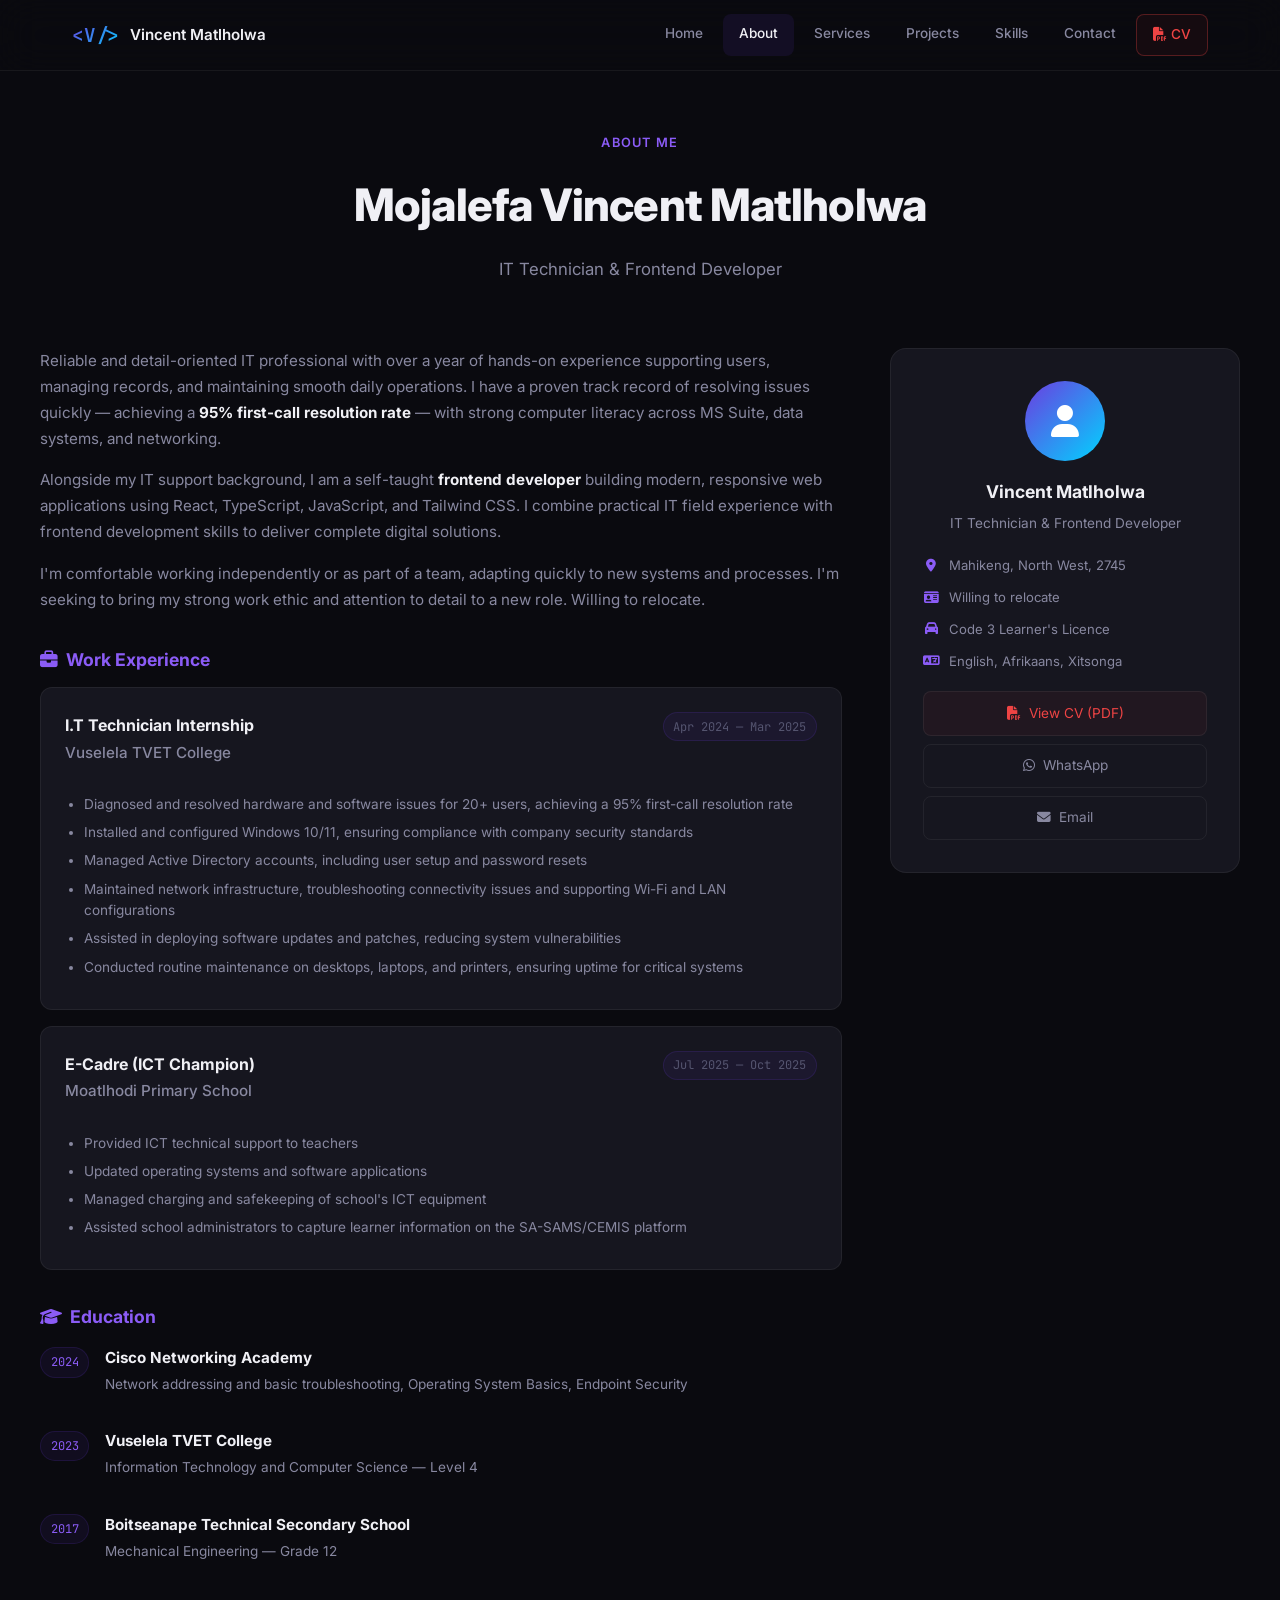
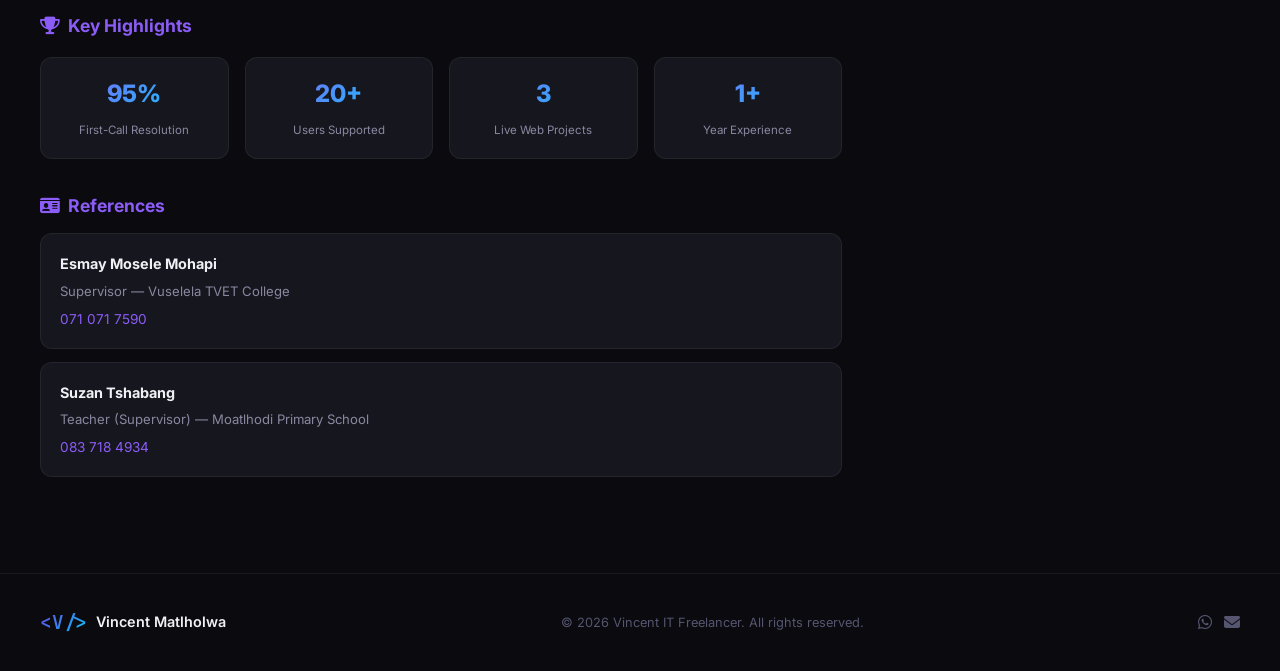
==== about.html @ 85a59a57 "Initial commit: Portfolio website" ====
<!DOCTYPE html>
<html lang="en">
<head>
    <meta charset="UTF-8">
    <meta name="viewport" content="width=device-width, initial-scale=1.0">
    <title>About — Vincent Matlholwa</title>
    <meta name="description" content="About Vincent Matlholwa — IT technician, frontend developer, and technical support specialist based in Mahikeng, South Africa.">
    <link rel="preconnect" href="https://fonts.googleapis.com">
    <link rel="preconnect" href="https://fonts.gstatic.com" crossorigin>
    <link href="https://fonts.googleapis.com/css2?family=Inter:wght@300;400;500;600;700;800;900&family=JetBrains+Mono:wght@400;600&display=swap" rel="stylesheet">
    <link rel="stylesheet" href="https://cdnjs.cloudflare.com/ajax/libs/font-awesome/6.5.1/css/all.min.css">
    <link rel="stylesheet" href="styles.css">
</head>
<body>

<nav class="navbar" id="navbar">
    <div class="nav-container">
        <a href="index.html" class="nav-logo">
            <span class="logo-icon">&lt;V/&gt;</span>
            <span class="logo-text">Vincent Matlholwa</span>
        </a>
        <div class="nav-links" id="navLinks">
            <a href="index.html" class="nav-link">Home</a>
            <a href="about.html" class="nav-link active">About</a>
            <a href="services.html" class="nav-link">Services</a>
            <a href="projects.html" class="nav-link">Projects</a>
            <a href="skills.html" class="nav-link">Skills</a>
            <a href="contact.html" class="nav-link">Contact</a>
            <a href="CV_Matlholwa.MV.pdf" target="_blank" class="nav-link nav-link-cv"><i class="fas fa-file-pdf"></i> CV</a>
        </div>
        <button class="nav-toggle" id="navToggle" aria-label="Toggle menu">
            <span></span><span></span><span></span>
        </button>
    </div>
</nav>

<section class="section page-top">
    <div class="container">
        <div class="section-header">
            <span class="section-tag">About Me</span>
            <h2 class="section-title">Mojalefa Vincent Matlholwa</h2>
            <p class="section-subtitle">IT Technician & Frontend Developer</p>
        </div>
        <div class="about-grid">
            <div class="about-text">
                <p>Reliable and detail-oriented IT professional with over a year of hands-on experience supporting users, managing records, and maintaining smooth daily operations. I have a proven track record of resolving issues quickly — achieving a <strong>95% first-call resolution rate</strong> — with strong computer literacy across MS Suite, data systems, and networking.</p>
                <p>Alongside my IT support background, I am a self-taught <strong>frontend developer</strong> building modern, responsive web applications using React, TypeScript, JavaScript, and Tailwind CSS. I combine practical IT field experience with frontend development skills to deliver complete digital solutions.</p>
                <p>I'm comfortable working independently or as part of a team, adapting quickly to new systems and processes. I'm seeking to bring my strong work ethic and attention to detail to a new role. Willing to relocate.</p>

                <h2 class="about-heading"><i class="fas fa-briefcase"></i> Work Experience</h2>

                <div class="experience-card">
                    <div class="exp-header">
                        <div>
                            <h3>I.T Technician Internship</h3>
                            <p class="exp-company">Vuselela TVET College</p>
                        </div>
                        <span class="exp-date">Apr 2024 — Mar 2025</span>
                    </div>
                    <ul class="exp-list">
                        <li>Diagnosed and resolved hardware and software issues for 20+ users, achieving a 95% first-call resolution rate</li>
                        <li>Installed and configured Windows 10/11, ensuring compliance with company security standards</li>
                        <li>Managed Active Directory accounts, including user setup and password resets</li>
                        <li>Maintained network infrastructure, troubleshooting connectivity issues and supporting Wi-Fi and LAN configurations</li>
                        <li>Assisted in deploying software updates and patches, reducing system vulnerabilities</li>
                        <li>Conducted routine maintenance on desktops, laptops, and printers, ensuring uptime for critical systems</li>
                    </ul>
                </div>

                <div class="experience-card">
                    <div class="exp-header">
                        <div>
                            <h3>E-Cadre (ICT Champion)</h3>
                            <p class="exp-company">Moatlhodi Primary School</p>
                        </div>
                        <span class="exp-date">Jul 2025 — Oct 2025</span>
                    </div>
                    <ul class="exp-list">
                        <li>Provided ICT technical support to teachers</li>
                        <li>Updated operating systems and software applications</li>
                        <li>Managed charging and safekeeping of school's ICT equipment</li>
                        <li>Assisted school administrators to capture learner information on the SA-SAMS/CEMIS platform</li>
                    </ul>
                </div>

                <h2 class="about-heading"><i class="fas fa-graduation-cap"></i> Education</h2>

                <div class="education-list">
                    <div class="edu-item">
                        <div class="edu-year">2024</div>
                        <div>
                            <h3>Cisco Networking Academy</h3>
                            <p>Network addressing and basic troubleshooting, Operating System Basics, Endpoint Security</p>
                        </div>
                    </div>
                    <div class="edu-item">
                        <div class="edu-year">2023</div>
                        <div>
                            <h3>Vuselela TVET College</h3>
                            <p>Information Technology and Computer Science — Level 4</p>
                        </div>
                    </div>
                    <div class="edu-item">
                        <div class="edu-year">2017</div>
                        <div>
                            <h3>Boitseanape Technical Secondary School</h3>
                            <p>Mechanical Engineering — Grade 12</p>
                        </div>
                    </div>
                </div>

                <h2 class="about-heading"><i class="fas fa-trophy"></i> Key Highlights</h2>
                <div class="about-stats">
                    <div class="about-stat">
                        <span class="about-stat-num">95%</span>
                        <span class="about-stat-label">First-Call Resolution</span>
                    </div>
                    <div class="about-stat">
                        <span class="about-stat-num">20+</span>
                        <span class="about-stat-label">Users Supported</span>
                    </div>
                    <div class="about-stat">
                        <span class="about-stat-num">3</span>
                        <span class="about-stat-label">Live Web Projects</span>
                    </div>
                    <div class="about-stat">
                        <span class="about-stat-num">1+</span>
                        <span class="about-stat-label">Year Experience</span>
                    </div>
                </div>

                <h2 class="about-heading"><i class="fas fa-id-card"></i> References</h2>
                <div class="reference-list">
                    <div class="ref-item">
                        <strong>Esmay Mosele Mohapi</strong>
                        <p>Supervisor — Vuselela TVET College</p>
                        <a href="tel:0710717590">071 071 7590</a>
                    </div>
                    <div class="ref-item">
                        <strong>Suzan Tshabang</strong>
                        <p>Teacher (Supervisor) — Moatlhodi Primary School</p>
                        <a href="tel:0837184934">083 718 4934</a>
                    </div>
                </div>
            </div>

            <div class="about-card">
                <div class="about-card-inner">
                    <div class="about-avatar"><i class="fas fa-user"></i></div>
                    <h3>Vincent Matlholwa</h3>
                    <p class="about-role">IT Technician & Frontend Developer</p>
                    <div class="about-details">
                        <div class="about-detail"><i class="fas fa-map-marker-alt"></i><span>Mahikeng, North West, 2745</span></div>
                        <div class="about-detail"><i class="fas fa-id-card"></i><span>Willing to relocate</span></div>
                        <div class="about-detail"><i class="fas fa-car"></i><span>Code 3 Learner's Licence</span></div>
                        <div class="about-detail"><i class="fas fa-language"></i><span>English, Afrikaans, Xitsonga</span></div>
                    </div>
                    <div class="about-links">
                        <a href="CV_Matlholwa.MV.pdf" target="_blank" class="about-link about-link-cv"><i class="fas fa-file-pdf"></i> View CV (PDF)</a>
                        <a href="https://wa.me/27677834591" target="_blank" class="about-link"><i class="fab fa-whatsapp"></i> WhatsApp</a>
                        <a href="mailto:vincentmatlholwa@gmail.com" class="about-link"><i class="fas fa-envelope"></i> Email</a>
                    </div>
                </div>
            </div>
        </div>
    </div>
</section>

<footer class="footer">
    <div class="container">
        <div class="footer-content">
            <div class="footer-brand">
                <span class="logo-icon">&lt;V/&gt;</span>
                <span>Vincent Matlholwa</span>
            </div>
            <p class="footer-copy">&copy; 2026 Vincent IT Freelancer. All rights reserved.</p>
            <div class="footer-links">
                <a href="https://wa.me/27677834591" target="_blank"><i class="fab fa-whatsapp"></i></a>
                <a href="mailto:vincentmatlholwa@gmail.com"><i class="fas fa-envelope"></i></a>
            </div>
        </div>
    </div>
</footer>

<button class="scroll-top" id="scrollTop" aria-label="Scroll to top"><i class="fas fa-arrow-up"></i></button>
<script src="script.js"></script>
</body>
</html>
---- styles.css ----
/* ============================================
   VINCENT MATLHOLWA — PORTFOLIO
   Multi-page · Frontend Focus · Clean
   ============================================ */

:root {
    --accent: #6c3ce0;
    --accent-light: #8b5cf6;
    --accent-glow: rgba(108, 60, 224, 0.3);
    --cyan: #00d4ff;
    --green: #10b981;
    --orange: #f59e0b;
    --bg: #0a0a0f;
    --bg-secondary: #111118;
    --bg-card: #16161f;
    --bg-card-hover: #1c1c28;
    --border: rgba(255,255,255,0.06);
    --border-hover: rgba(255,255,255,0.12);
    --text: #f0f0f5;
    --text-secondary: #8888a0;
    --text-muted: #555570;
    --radius-sm: 8px;
    --radius-md: 12px;
    --radius-lg: 16px;
    --radius-xl: 24px;
    --shadow: 0 4px 24px rgba(0,0,0,0.3);
    --transition: all 0.3s cubic-bezier(0.4, 0, 0.2, 1);
}

* { margin:0; padding:0; box-sizing:border-box; }
html { scroll-behavior: smooth; }
body {
    font-family: 'Inter', -apple-system, sans-serif;
    background: var(--bg);
    color: var(--text);
    line-height: 1.7;
    overflow-x: hidden;
    -webkit-font-smoothing: antialiased;
}

/* === NAVBAR === */
.navbar {
    position: fixed;
    top: 0; left: 0; right: 0;
    z-index: 1000;
    background: rgba(10,10,15,0.8);
    backdrop-filter: blur(20px);
    border-bottom: 1px solid var(--border);
    transition: var(--transition);
}
.navbar.scrolled {
    background: rgba(10,10,15,0.95);
    box-shadow: 0 2px 20px rgba(0,0,0,0.3);
}
.nav-container {
    max-width: 1200px;
    margin: 0 auto;
    padding: 0 2rem;
    display: flex;
    align-items: center;
    justify-content: space-between;
    height: 70px;
}
.nav-logo {
    display: flex;
    align-items: center;
    gap: 0.6rem;
    text-decoration: none;
    color: var(--text);
}
.logo-icon {
    font-family: 'JetBrains Mono', monospace;
    font-weight: 600;
    font-size: 1.2rem;
    background: linear-gradient(135deg, var(--accent), var(--cyan));
    -webkit-background-clip: text;
    -webkit-text-fill-color: transparent;
    background-clip: text;
}
.logo-text {
    font-weight: 600;
    font-size: 0.95rem;
}
.nav-links {
    display: flex;
    gap: 0.25rem;
}
.nav-link {
    text-decoration: none;
    color: var(--text-secondary);
    font-size: 0.85rem;
    font-weight: 500;
    padding: 0.5rem 1rem;
    border-radius: var(--radius-sm);
    transition: var(--transition);
}
.nav-link:hover, .nav-link.active {
    color: var(--text);
    background: rgba(108,60,224,0.1);
}
.nav-link-cv {
    border: 1px solid rgba(239,68,68,0.3);
    color: #ef4444 !important;
    background: rgba(239,68,68,0.05);
}
.nav-link-cv:hover {
    background: rgba(239,68,68,0.1) !important;
    border-color: rgba(239,68,68,0.5);
}
.about-link-cv {
    background: rgba(239,68,68,0.05);
    border-color: rgba(239,68,68,0.2);
    color: #ef4444 !important;
}
.about-link-cv:hover {
    background: rgba(239,68,68,0.1) !important;
    border-color: rgba(239,68,68,0.4);
}
.nav-toggle {
    display: none;
    flex-direction: column;
    gap: 5px;
    background: none;
    border: none;
    cursor: pointer;
    padding: 4px;
}
.nav-toggle span {
    display: block;
    width: 22px;
    height: 2px;
    background: var(--text);
    border-radius: 2px;
    transition: var(--transition);
}

/* === HERO === */
.hero {
    min-height: 100vh;
    display: flex;
    align-items: center;
    justify-content: center;
    position: relative;
    padding: 6rem 2rem 4rem;
    overflow: hidden;
}
.hero-bg {
    position: absolute;
    inset: 0;
    z-index: 0;
}
.hero-grid {
    position: absolute;
    inset: 0;
    background-image:
        linear-gradient(rgba(108,60,224,0.03) 1px, transparent 1px),
        linear-gradient(90deg, rgba(108,60,224,0.03) 1px, transparent 1px);
    background-size: 60px 60px;
}
.hero-glow {
    position: absolute;
    border-radius: 50%;
    filter: blur(100px);
}
.hero-glow-1 {
    width: 500px; height: 500px;
    background: var(--accent);
    top: -150px; right: -100px;
    opacity: 0.15;
}
.hero-glow-2 {
    width: 400px; height: 400px;
    background: var(--cyan);
    bottom: -100px; left: -100px;
    opacity: 0.08;
}
.hero-content {
    position: relative;
    z-index: 1;
    max-width: 800px;
    text-align: center;
}
.hero-badge {
    display: inline-block;
    padding: 0.4rem 1.2rem;
    border-radius: 50px;
    border: 1px solid var(--accent);
    color: var(--accent-light);
    font-size: 0.8rem;
    font-weight: 500;
    margin-bottom: 2rem;
    background: rgba(108,60,224,0.08);
}
.hero-title {
    font-size: clamp(2.5rem, 6vw, 4.5rem);
    font-weight: 800;
    line-height: 1.1;
    margin-bottom: 1.5rem;
    letter-spacing: -0.03em;
}
.hero-line { display: block; }
.gradient-text {
    background: linear-gradient(135deg, var(--accent-light), var(--cyan));
    -webkit-background-clip: text;
    -webkit-text-fill-color: transparent;
    background-clip: text;
}
.hero-desc {
    font-size: 1.1rem;
    color: var(--text-secondary);
    max-width: 600px;
    margin: 0 auto 2.5rem;
    line-height: 1.8;
}
.hero-actions {
    display: flex;
    gap: 1rem;
    justify-content: center;
    flex-wrap: wrap;
    margin-bottom: 4rem;
}

/* === BUTTONS === */
.btn {
    display: inline-flex;
    align-items: center;
    gap: 0.5rem;
    padding: 0.8rem 1.8rem;
    border-radius: var(--radius-md);
    font-size: 0.9rem;
    font-weight: 600;
    text-decoration: none;
    cursor: pointer;
    border: none;
    transition: var(--transition);
    font-family: inherit;
}
.btn-sm {
    padding: 0.55rem 1.2rem;
    font-size: 0.8rem;
}
.btn-primary {
    background: linear-gradient(135deg, var(--accent), var(--accent-light));
    color: #fff;
    box-shadow: 0 4px 16px var(--accent-glow);
}
.btn-primary:hover {
    transform: translateY(-2px);
    box-shadow: 0 8px 24px var(--accent-glow);
}
.btn-outline {
    background: transparent;
    color: var(--text);
    border: 1px solid var(--border-hover);
}
.btn-outline:hover {
    border-color: var(--accent);
    background: rgba(108,60,224,0.05);
}
.btn-full { width: 100%; justify-content: center; }

/* === HERO STATS === */
.hero-stats {
    display: flex;
    align-items: center;
    justify-content: center;
    gap: 2rem;
    flex-wrap: wrap;
}
.stat { text-align: center; }
.stat-number {
    display: block;
    font-size: 2rem;
    font-weight: 800;
    background: linear-gradient(135deg, var(--accent-light), var(--cyan));
    -webkit-background-clip: text;
    -webkit-text-fill-color: transparent;
    background-clip: text;
}
.stat-label {
    font-size: 0.8rem;
    color: var(--text-secondary);
}
.stat-divider {
    width: 1px; height: 40px;
    background: var(--border);
}

/* === SCROLL INDICATOR === */
.scroll-indicator {
    position: absolute;
    bottom: 2rem;
    left: 50%;
    transform: translateX(-50%);
    display: flex;
    flex-direction: column;
    align-items: center;
    gap: 0.5rem;
    color: var(--text-muted);
    font-size: 0.75rem;
}
.scroll-line {
    width: 1px; height: 40px;
    background: linear-gradient(to bottom, var(--accent), transparent);
    animation: scrollPulse 2s ease-in-out infinite;
}
@keyframes scrollPulse {
    0%, 100% { opacity: 0.3; }
    50% { opacity: 1; }
}

/* === SECTIONS === */
.section { padding: 6rem 2rem; }
.page-top { padding-top: 8rem; }
.section-dark { background: var(--bg-secondary); }
.container { max-width: 1200px; margin: 0 auto; }
.section-header {
    text-align: center;
    margin-bottom: 4rem;
}
.section-tag {
    display: inline-block;
    font-size: 0.8rem;
    font-weight: 600;
    color: var(--accent-light);
    text-transform: uppercase;
    letter-spacing: 0.1em;
    margin-bottom: 0.8rem;
}
.section-title {
    font-size: clamp(1.8rem, 4vw, 2.8rem);
    font-weight: 800;
    letter-spacing: -0.02em;
    margin-bottom: 0.8rem;
}
.section-subtitle {
    color: var(--text-secondary);
    font-size: 1.05rem;
    max-width: 600px;
    margin: 0 auto;
}

/* === HOME CARDS === */
.home-cards {
    display: grid;
    grid-template-columns: repeat(auto-fill, minmax(300px, 1fr));
    gap: 1.5rem;
}
.home-card {
    display: block;
    text-decoration: none;
    background: var(--bg-card);
    border: 1px solid var(--border);
    border-radius: var(--radius-lg);
    padding: 2rem;
    transition: var(--transition);
}
.home-card:hover {
    border-color: var(--accent);
    transform: translateY(-4px);
    box-shadow: 0 12px 40px rgba(108,60,224,0.1);
}
.home-card-icon {
    width: 48px; height: 48px;
    border-radius: var(--radius-md);
    background: rgba(108,60,224,0.1);
    display: flex;
    align-items: center;
    justify-content: center;
    font-size: 1.2rem;
    color: var(--accent-light);
    margin-bottom: 1.2rem;
}
.home-card h3 {
    font-size: 1.1rem;
    margin-bottom: 0.5rem;
    color: var(--text);
}
.home-card p {
    color: var(--text-secondary);
    font-size: 0.88rem;
    line-height: 1.7;
    margin-bottom: 1rem;
}
.home-card-link {
    font-size: 0.85rem;
    font-weight: 600;
    color: var(--accent-light);
    display: inline-flex;
    align-items: center;
    gap: 0.4rem;
}

/* === HOME PROJECTS === */
.home-projects {
    display: flex;
    flex-direction: column;
    gap: 1.5rem;
}
.home-project-card {
    display: grid;
    grid-template-columns: 300px 1fr;
    gap: 2rem;
    background: var(--bg-card);
    border: 1px solid var(--border);
    border-radius: var(--radius-lg);
    padding: 1.5rem;
    align-items: center;
    transition: var(--transition);
}
.home-project-card:hover {
    border-color: var(--border-hover);
}
.home-project-mockup {
    border-radius: var(--radius-md);
    overflow: hidden;
    border: 1px solid var(--border);
    background: var(--bg);
}
.mockup-body-compact {
    padding: 1rem;
}
.mpc-hero {
    text-align: center;
    padding: 12px 0;
}
.mpc-title {
    font-size: 1.2rem;
    font-weight: 800;
}
.mpc-sub {
    font-size: 0.7rem;
    color: var(--text-muted);
    margin-top: 2px;
}
.mpc-cards {
    display: grid;
    grid-template-columns: repeat(3, 1fr);
    gap: 4px;
    margin-top: 10px;
}
.mpc {
    height: 36px;
    border-radius: 4px;
    background: linear-gradient(135deg, rgba(108,60,224,0.1), rgba(0,212,255,0.06));
    border: 1px solid var(--border);
}
.home-project-info h3 {
    font-size: 1.2rem;
    margin: 0.4rem 0 0.6rem;
}
.home-project-info p {
    color: var(--text-secondary);
    font-size: 0.88rem;
    line-height: 1.7;
    margin-bottom: 1rem;
}
.home-project-links {
    display: flex;
    gap: 0.5rem;
    flex-wrap: wrap;
}

/* === CTA BLOCK === */
.cta-block {
    text-align: center;
    padding: 3rem;
    background: var(--bg-card);
    border: 1px solid var(--border);
    border-radius: var(--radius-xl);
}
.cta-block h2 {
    font-size: 1.8rem;
    font-weight: 800;
    margin-bottom: 0.6rem;
}
.cta-block p {
    color: var(--text-secondary);
    margin-bottom: 1.5rem;
}

/* === ABOUT === */
.about-grid {
    display: grid;
    grid-template-columns: 1fr 350px;
    gap: 3rem;
    align-items: start;
}
.about-text p {
    color: var(--text-secondary);
    margin-bottom: 1rem;
    font-size: 0.95rem;
}
.about-text strong { color: var(--text); }
.about-heading {
    font-size: 1.1rem;
    font-weight: 700;
    margin: 2rem 0 0.8rem;
    color: var(--accent-light);
    display: flex;
    align-items: center;
    gap: 0.5rem;
}
.about-list {
    margin: 0 0 0 1.5rem;
}
.about-list li {
    color: var(--text-secondary);
    margin-bottom: 0.5rem;
    font-size: 0.9rem;
}
.about-list strong { color: var(--text); }

/* === EXPERIENCE === */
.experience-card {
    background: var(--bg-card);
    border: 1px solid var(--border);
    border-radius: var(--radius-md);
    padding: 1.5rem;
    margin-bottom: 1rem;
}
.exp-header {
    display: flex;
    justify-content: space-between;
    align-items: start;
    margin-bottom: 0.8rem;
    flex-wrap: wrap;
    gap: 0.5rem;
}
.exp-header h3 { font-size: 1rem; color: var(--text); }
.exp-company { color: var(--accent-light); font-size: 0.85rem; font-weight: 500; }
.exp-date {
    font-size: 0.75rem;
    color: var(--text-muted);
    font-family: 'JetBrains Mono', monospace;
    padding: 0.2rem 0.6rem;
    border-radius: 50px;
    background: rgba(108,60,224,0.08);
    border: 1px solid rgba(108,60,224,0.15);
    white-space: nowrap;
}
.exp-list {
    margin: 0 0 0 1.2rem;
}
.exp-list li {
    color: var(--text-secondary);
    font-size: 0.85rem;
    margin-bottom: 0.4rem;
    line-height: 1.6;
}

/* === EDUCATION === */
.education-list {
    display: flex;
    flex-direction: column;
    gap: 1rem;
}
.edu-item {
    display: flex;
    gap: 1rem;
    align-items: start;
}
.edu-year {
    font-family: 'JetBrains Mono', monospace;
    font-size: 0.75rem;
    color: var(--accent-light);
    padding: 0.25rem 0.6rem;
    border-radius: 50px;
    background: rgba(108,60,224,0.08);
    border: 1px solid rgba(108,60,224,0.15);
    white-space: nowrap;
    flex-shrink: 0;
    margin-top: 0.15rem;
}
.edu-item h3 { font-size: 0.95rem; color: var(--text); margin-bottom: 0.15rem; }
.edu-item p { color: var(--text-secondary); font-size: 0.85rem; }

/* === REFERENCES === */
.reference-list {
    display: flex;
    flex-direction: column;
    gap: 0.8rem;
}
.ref-item {
    background: var(--bg-card);
    border: 1px solid var(--border);
    border-radius: var(--radius-md);
    padding: 1rem 1.2rem;
}
.ref-item strong { font-size: 0.9rem; }
.ref-item p { color: var(--text-secondary); font-size: 0.82rem; margin: 0.15rem 0; }
.ref-item a { color: var(--accent-light); font-size: 0.85rem; text-decoration: none; }
.ref-item a:hover { text-decoration: underline; }
.about-stats {
    display: grid;
    grid-template-columns: repeat(4, 1fr);
    gap: 1rem;
    margin: 1rem 0;
}
.about-stat {
    text-align: center;
    padding: 1rem;
    background: var(--bg-card);
    border: 1px solid var(--border);
    border-radius: var(--radius-md);
}
.about-stat-num {
    display: block;
    font-size: 1.5rem;
    font-weight: 800;
    background: linear-gradient(135deg, var(--accent-light), var(--cyan));
    -webkit-background-clip: text;
    -webkit-text-fill-color: transparent;
    background-clip: text;
}
.about-stat-label {
    font-size: 0.72rem;
    color: var(--text-secondary);
    margin-top: 0.2rem;
}
.about-card { position: sticky; top: 100px; }
.about-card-inner {
    background: var(--bg-card);
    border: 1px solid var(--border);
    border-radius: var(--radius-lg);
    padding: 2rem;
    text-align: center;
}
.about-avatar {
    width: 80px; height: 80px;
    border-radius: 50%;
    background: linear-gradient(135deg, var(--accent), var(--cyan));
    display: flex;
    align-items: center;
    justify-content: center;
    font-size: 2rem;
    color: #fff;
    margin: 0 auto 1rem;
}
.about-card-inner h3 {
    font-size: 1.1rem;
    margin-bottom: 0.3rem;
}
.about-role {
    color: var(--text-secondary);
    font-size: 0.85rem;
    margin-bottom: 1.2rem;
}
.about-details {
    display: flex;
    flex-direction: column;
    gap: 0.6rem;
    margin-bottom: 1.2rem;
}
.about-detail {
    display: flex;
    align-items: center;
    gap: 0.6rem;
    color: var(--text-secondary);
    font-size: 0.82rem;
}
.about-detail i { color: var(--accent-light); width: 16px; text-align: center; }
.about-links {
    display: flex;
    flex-direction: column;
    gap: 0.5rem;
}
.about-link {
    display: flex;
    align-items: center;
    justify-content: center;
    gap: 0.5rem;
    padding: 0.6rem;
    border-radius: var(--radius-sm);
    border: 1px solid var(--border);
    color: var(--text-secondary);
    text-decoration: none;
    font-size: 0.85rem;
    transition: var(--transition);
}
.about-link:hover {
    border-color: var(--accent);
    color: var(--text);
    background: rgba(108,60,224,0.05);
}

/* === SERVICES === */
.services-focus-label {
    font-size: 0.8rem;
    font-weight: 700;
    text-transform: uppercase;
    letter-spacing: 0.12em;
    color: var(--text-muted);
    margin-bottom: 1.2rem;
    padding-bottom: 0.5rem;
    border-bottom: 1px solid var(--border);
}
.services-grid {
    display: grid;
    grid-template-columns: repeat(auto-fill, minmax(280px, 1fr));
    gap: 1.5rem;
}
.service-card {
    background: var(--bg-card);
    border: 1px solid var(--border);
    border-radius: var(--radius-lg);
    padding: 2rem;
    transition: var(--transition);
    position: relative;
    overflow: hidden;
}
.service-card:hover {
    border-color: var(--accent);
    transform: translateY(-4px);
    box-shadow: 0 12px 40px rgba(108,60,224,0.1);
}
.service-card::before {
    content: '';
    position: absolute;
    top: 0; left: 0; right: 0;
    height: 2px;
    background: linear-gradient(90deg, var(--accent), var(--cyan));
    opacity: 0;
    transition: var(--transition);
}
.service-card:hover::before { opacity: 1; }
.service-featured { grid-column: span 2; }
.service-icon {
    width: 48px; height: 48px;
    border-radius: var(--radius-md);
    background: rgba(108,60,224,0.1);
    display: flex;
    align-items: center;
    justify-content: center;
    font-size: 1.2rem;
    color: var(--accent-light);
    margin-bottom: 1.2rem;
}
.service-card h3 { font-size: 1.1rem; margin-bottom: 0.6rem; }
.service-card p {
    color: var(--text-secondary);
    font-size: 0.88rem;
    line-height: 1.7;
    margin-bottom: 1rem;
}
.service-tags { display: flex; flex-wrap: wrap; gap: 0.4rem; }
.service-tags span {
    font-size: 0.72rem;
    padding: 0.25rem 0.6rem;
    border-radius: 50px;
    background: rgba(108,60,224,0.08);
    color: var(--accent-light);
    border: 1px solid rgba(108,60,224,0.15);
}

/* === PROJECTS === */
.project-card {
    background: var(--bg-card);
    border: 1px solid var(--border);
    border-radius: var(--radius-xl);
    padding: 3rem;
    margin-bottom: 2rem;
    transition: var(--transition);
}
.project-card:hover { border-color: var(--border-hover); }
.project-content {
    display: grid;
    grid-template-columns: 1fr 1fr;
    gap: 3rem;
    align-items: center;
}
.project-reverse { direction: rtl; }
.project-reverse > * { direction: ltr; }
.project-type {
    font-size: 0.75rem;
    font-weight: 600;
    color: var(--accent-light);
    text-transform: uppercase;
    letter-spacing: 0.1em;
}
.project-title {
    font-size: 1.5rem;
    font-weight: 700;
    margin: 0.5rem 0 1rem;
}
.project-desc {
    color: var(--text-secondary);
    font-size: 0.9rem;
    line-height: 1.8;
    margin-bottom: 1.2rem;
}
.project-tech { display: flex; flex-wrap: wrap; gap: 0.4rem; margin-bottom: 1.2rem; }
.tech-tag {
    font-size: 0.72rem;
    padding: 0.3rem 0.7rem;
    border-radius: 50px;
    background: rgba(0,212,255,0.08);
    color: var(--cyan);
    border: 1px solid rgba(0,212,255,0.15);
    font-family: 'JetBrains Mono', monospace;
}
.project-features { display: flex; flex-direction: column; gap: 0.5rem; margin-bottom: 1.5rem; }
.feature {
    display: flex;
    align-items: center;
    gap: 0.5rem;
    font-size: 0.85rem;
    color: var(--text-secondary);
}
.feature i { color: var(--green); font-size: 0.75rem; }
.project-actions { display: flex; gap: 0.75rem; flex-wrap: wrap; }

/* === MOCKUPS === */
.project-visual { display: flex; justify-content: center; }
.project-visual-lms .lms-mockup,
.project-visual-mjk .mjk-mockup,
.project-visual-vit .vit-mockup {
    width: 100%;
    max-width: 420px;
    border-radius: var(--radius-lg);
    overflow: hidden;
    border: 1px solid var(--border);
    background: var(--bg);
    box-shadow: var(--shadow);
}
.mockup-bar {
    display: flex;
    align-items: center;
    gap: 6px;
    padding: 10px 14px;
    background: var(--bg-card);
    border-bottom: 1px solid var(--border);
}
.dot { width: 10px; height: 10px; border-radius: 50%; }
.dot.red { background: #ff5f57; }
.dot.yellow { background: #febc2e; }
.dot.green { background: #28c840; }
.mockup-url {
    margin-left: auto; margin-right: auto;
    font-size: 0.7rem;
    color: var(--text-muted);
    font-family: 'JetBrains Mono', monospace;
}
.mockup-body { padding: 1rem; min-height: 260px; }
.lms-mockup .mockup-body { display: flex; gap: 0.75rem; }
.mockup-sidebar {
    width: 50px; flex-shrink: 0;
    display: flex; flex-direction: column; gap: 8px; padding-top: 8px;
}
.sb-item {
    height: 32px; border-radius: 6px;
    background: rgba(108,60,224,0.08);
    border: 1px solid var(--border);
}
.sb-item.active {
    background: rgba(108,60,224,0.2);
    border-color: var(--accent);
}
.mockup-main {
    flex: 1;
    display: flex; flex-direction: column; gap: 10px;
}
.mockup-header-row { display: flex; gap: 8px; }
.mh-block {
    height: 24px; border-radius: 6px;
    background: rgba(108,60,224,0.1);
    flex: 1;
}
.mh-block.small { flex: 0.4; }
.mockup-cards {
    display: grid;
    grid-template-columns: repeat(3, 1fr);
    gap: 6px;
}
.mc {
    height: 50px; border-radius: 6px;
    background: linear-gradient(135deg, rgba(108,60,224,0.12), rgba(0,212,255,0.08));
    border: 1px solid var(--border);
}
.mockup-chart {
    flex: 1; min-height: 80px; border-radius: 6px;
    background: linear-gradient(135deg, rgba(108,60,224,0.06), rgba(0,212,255,0.04));
    border: 1px solid var(--border);
}
.mjk-mockup .mjk-body { display: flex; flex-direction: column; gap: 12px; }
.mjk-hero-mock { text-align: center; padding: 16px 0 8px; }
.mjk-badge-mock {
    display: inline-block; padding: 2px 10px; border-radius: 50px;
    background: rgba(16,185,129,0.15); color: var(--green);
    font-size: 0.65rem; font-weight: 700; letter-spacing: 0.1em; margin-bottom: 6px;
}
.mjk-title-mock {
    font-size: 1.8rem; font-weight: 900;
    background: linear-gradient(135deg, var(--cyan), var(--accent-light));
    -webkit-background-clip: text; -webkit-text-fill-color: transparent; background-clip: text;
}
.mjk-sub-mock { color: var(--text-secondary); font-size: 0.75rem; }
.mjk-stats-mock { display: flex; justify-content: center; gap: 16px; margin-top: 10px; }
.mjk-stat-mock { text-align: center; }
.mjk-stat-mock .num { display: block; font-size: 0.95rem; font-weight: 800; color: var(--text); }
.mjk-stat-mock .lbl { font-size: 0.6rem; color: var(--text-muted); }
.mjk-cards-mock { display: grid; grid-template-columns: repeat(3, 1fr); gap: 6px; }
.mjk-card-mock {
    height: 70px; border-radius: 6px;
    background: linear-gradient(135deg, rgba(0,212,255,0.08), rgba(108,60,224,0.06));
    border: 1px solid var(--border);
}
.vit-mockup .vit-body { display: flex; flex-direction: column; gap: 12px; }
.vit-hero-mock { text-align: center; padding: 20px 0 8px; }
.vit-code-mock {
    font-family: 'JetBrains Mono', monospace;
    font-size: 1.4rem; font-weight: 600;
    background: linear-gradient(135deg, var(--accent), var(--cyan));
    -webkit-background-clip: text; -webkit-text-fill-color: transparent; background-clip: text;
}
.vit-title-mock { font-size: 1.1rem; font-weight: 700; margin-top: 4px; }
.vit-sub-mock { font-size: 0.7rem; color: var(--text-muted); margin-top: 2px; }
.vit-btns-mock { display: flex; gap: 8px; justify-content: center; margin-top: 10px; }
.vit-btn-mock { width: 80px; height: 28px; border-radius: 6px; background: var(--border); }
.vit-btn-mock.primary { background: linear-gradient(135deg, var(--accent), var(--accent-light)); }
.vit-cards-mock { display: grid; grid-template-columns: repeat(3, 1fr); gap: 6px; }
.vit-card-mock {
    height: 60px; border-radius: 6px;
    background: linear-gradient(135deg, rgba(108,60,224,0.08), rgba(0,212,255,0.04));
    border: 1px solid var(--border);
}

/* === SKILLS === */
.skills-grid {
    display: grid;
    grid-template-columns: repeat(auto-fill, minmax(320px, 1fr));
    gap: 1.5rem;
}
.skill-category {
    background: var(--bg-card);
    border: 1px solid var(--border);
    border-radius: var(--radius-lg);
    padding: 1.8rem;
    transition: var(--transition);
}
.skill-category:hover { border-color: var(--border-hover); }
.skill-icon {
    width: 44px; height: 44px;
    border-radius: var(--radius-md);
    background: rgba(108,60,224,0.1);
    display: flex;
    align-items: center;
    justify-content: center;
    font-size: 1.1rem;
    color: var(--accent-light);
    margin-bottom: 1rem;
}
.skill-category h3 { font-size: 1rem; margin-bottom: 0.8rem; }
.skill-tags { display: flex; flex-wrap: wrap; gap: 0.4rem; }
.skill-tags span {
    font-size: 0.75rem;
    padding: 0.3rem 0.7rem;
    border-radius: 50px;
    background: rgba(255,255,255,0.04);
    color: var(--text-secondary);
    border: 1px solid var(--border);
}

/* === PROFICIENCY === */
.proficiency-grid {
    display: flex;
    flex-direction: column;
    gap: 1.2rem;
    max-width: 700px;
    margin: 0 auto;
}
.prof-item {}
.prof-header {
    display: flex;
    justify-content: space-between;
    font-size: 0.85rem;
    margin-bottom: 0.4rem;
    color: var(--text-secondary);
}
.prof-header span:last-child {
    font-family: 'JetBrains Mono', monospace;
    color: var(--accent-light);
    font-size: 0.8rem;
}
.prof-bar {
    height: 6px;
    border-radius: 3px;
    background: rgba(255,255,255,0.06);
    overflow: hidden;
}
.prof-fill {
    height: 100%;
    border-radius: 3px;
    background: linear-gradient(90deg, var(--accent), var(--cyan));
    transition: width 1s ease;
}

/* === CONTACT === */
.contact-grid {
    display: grid;
    grid-template-columns: 1fr 1fr;
    gap: 3rem;
}
.contact-item {
    display: flex;
    align-items: start;
    gap: 1rem;
    margin-bottom: 1.5rem;
}
.contact-icon {
    width: 44px; height: 44px;
    border-radius: var(--radius-md);
    background: rgba(108,60,224,0.1);
    display: flex;
    align-items: center;
    justify-content: center;
    font-size: 1rem;
    color: var(--accent-light);
    flex-shrink: 0;
}
.contact-item h4 { font-size: 0.9rem; margin-bottom: 0.2rem; }
.contact-item p, .contact-item a {
    color: var(--text-secondary);
    font-size: 0.85rem;
    text-decoration: none;
}
.contact-item a:hover { color: var(--accent-light); }
.contact-note {
    font-size: 0.75rem !important;
    color: var(--text-muted) !important;
    margin-top: 0.15rem;
}
.contact-social { display: flex; gap: 0.75rem; margin-top: 0.5rem; }
.social-link {
    width: 40px; height: 40px;
    border-radius: var(--radius-sm);
    border: 1px solid var(--border);
    display: flex;
    align-items: center;
    justify-content: center;
    color: var(--text-secondary);
    text-decoration: none;
    transition: var(--transition);
}
.social-link:hover {
    border-color: var(--accent);
    color: var(--text);
    background: rgba(108,60,224,0.05);
}

/* === FORM === */
.contact-form {
    background: var(--bg-card);
    border: 1px solid var(--border);
    border-radius: var(--radius-lg);
    padding: 2rem;
}
.form-group { margin-bottom: 1.2rem; }
.form-group label {
    display: block;
    font-size: 0.8rem;
    font-weight: 600;
    color: var(--text-secondary);
    margin-bottom: 0.4rem;
}
.form-group input,
.form-group select,
.form-group textarea {
    width: 100%;
    padding: 0.7rem 1rem;
    border-radius: var(--radius-sm);
    border: 1px solid var(--border);
    background: var(--bg);
    color: var(--text);
    font-size: 0.9rem;
    font-family: inherit;
    transition: var(--transition);
    outline: none;
}
.form-group input:focus,
.form-group select:focus,
.form-group textarea:focus {
    border-color: var(--accent);
    box-shadow: 0 0 0 3px var(--accent-glow);
}
.form-group textarea { resize: vertical; }
.form-group select { cursor: pointer; }

/* === FOOTER === */
.footer {
    padding: 2rem;
    border-top: 1px solid var(--border);
}
.footer-content {
    max-width: 1200px;
    margin: 0 auto;
    display: flex;
    align-items: center;
    justify-content: space-between;
    flex-wrap: wrap;
    gap: 1rem;
}
.footer-brand {
    display: flex;
    align-items: center;
    gap: 0.5rem;
    font-weight: 600;
    font-size: 0.9rem;
}
.footer-copy { color: var(--text-muted); font-size: 0.8rem; }
.footer-links { display: flex; gap: 0.75rem; }
.footer-links a {
    color: var(--text-muted);
    font-size: 1rem;
    transition: var(--transition);
}
.footer-links a:hover { color: var(--accent-light); }

/* === SCROLL TOP === */
.scroll-top {
    position: fixed;
    bottom: 2rem; right: 2rem;
    width: 44px; height: 44px;
    border-radius: 50%;
    background: var(--accent);
    color: #fff;
    border: none;
    cursor: pointer;
    display: flex;
    align-items: center;
    justify-content: center;
    font-size: 1rem;
    opacity: 0;
    visibility: hidden;
    transform: translateY(10px);
    transition: var(--transition);
    z-index: 999;
    box-shadow: 0 4px 16px var(--accent-glow);
}
.scroll-top.visible {
    opacity: 1;
    visibility: visible;
    transform: translateY(0);
}

/* === RESPONSIVE === */
@media (max-width: 968px) {
    .about-grid { grid-template-columns: 1fr; }
    .about-card { position: static; }
    .project-content { grid-template-columns: 1fr; }
    .project-reverse { direction: ltr; }
    .contact-grid { grid-template-columns: 1fr; }
    .service-featured { grid-column: span 1; }
    .home-project-card { grid-template-columns: 1fr; }
    .about-stats { grid-template-columns: repeat(2, 1fr); }
}
@media (max-width: 768px) {
    .nav-links {
        display: none;
        position: fixed;
        top: 70px; left: 0; right: 0;
        background: rgba(10,10,15,0.98);
        backdrop-filter: blur(20px);
        flex-direction: column;
        padding: 1rem;
        border-bottom: 1px solid var(--border);
    }
    .nav-links.open { display: flex; }
    .nav-toggle { display: flex; }
    .nav-toggle.active span:nth-child(1) { transform: rotate(45deg) translate(5px, 5px); }
    .nav-toggle.active span:nth-child(2) { opacity: 0; }
    .nav-toggle.active span:nth-child(3) { transform: rotate(-45deg) translate(5px, -5px); }
    .hero-stats { gap: 1.5rem; }
    .stat-divider { display: none; }
    .project-card { padding: 1.5rem; }
    .skills-grid { grid-template-columns: 1fr; }
    .footer-content { flex-direction: column; text-align: center; }
    .home-cards { grid-template-columns: 1fr; }
}

/* === ANIMATIONS === */
.fade-in {
    opacity: 0;
    transform: translateY(30px);
    transition: opacity 0.6s ease, transform 0.6s ease;
}
.fade-in.visible {
    opacity: 1;
    transform: translateY(0);
}
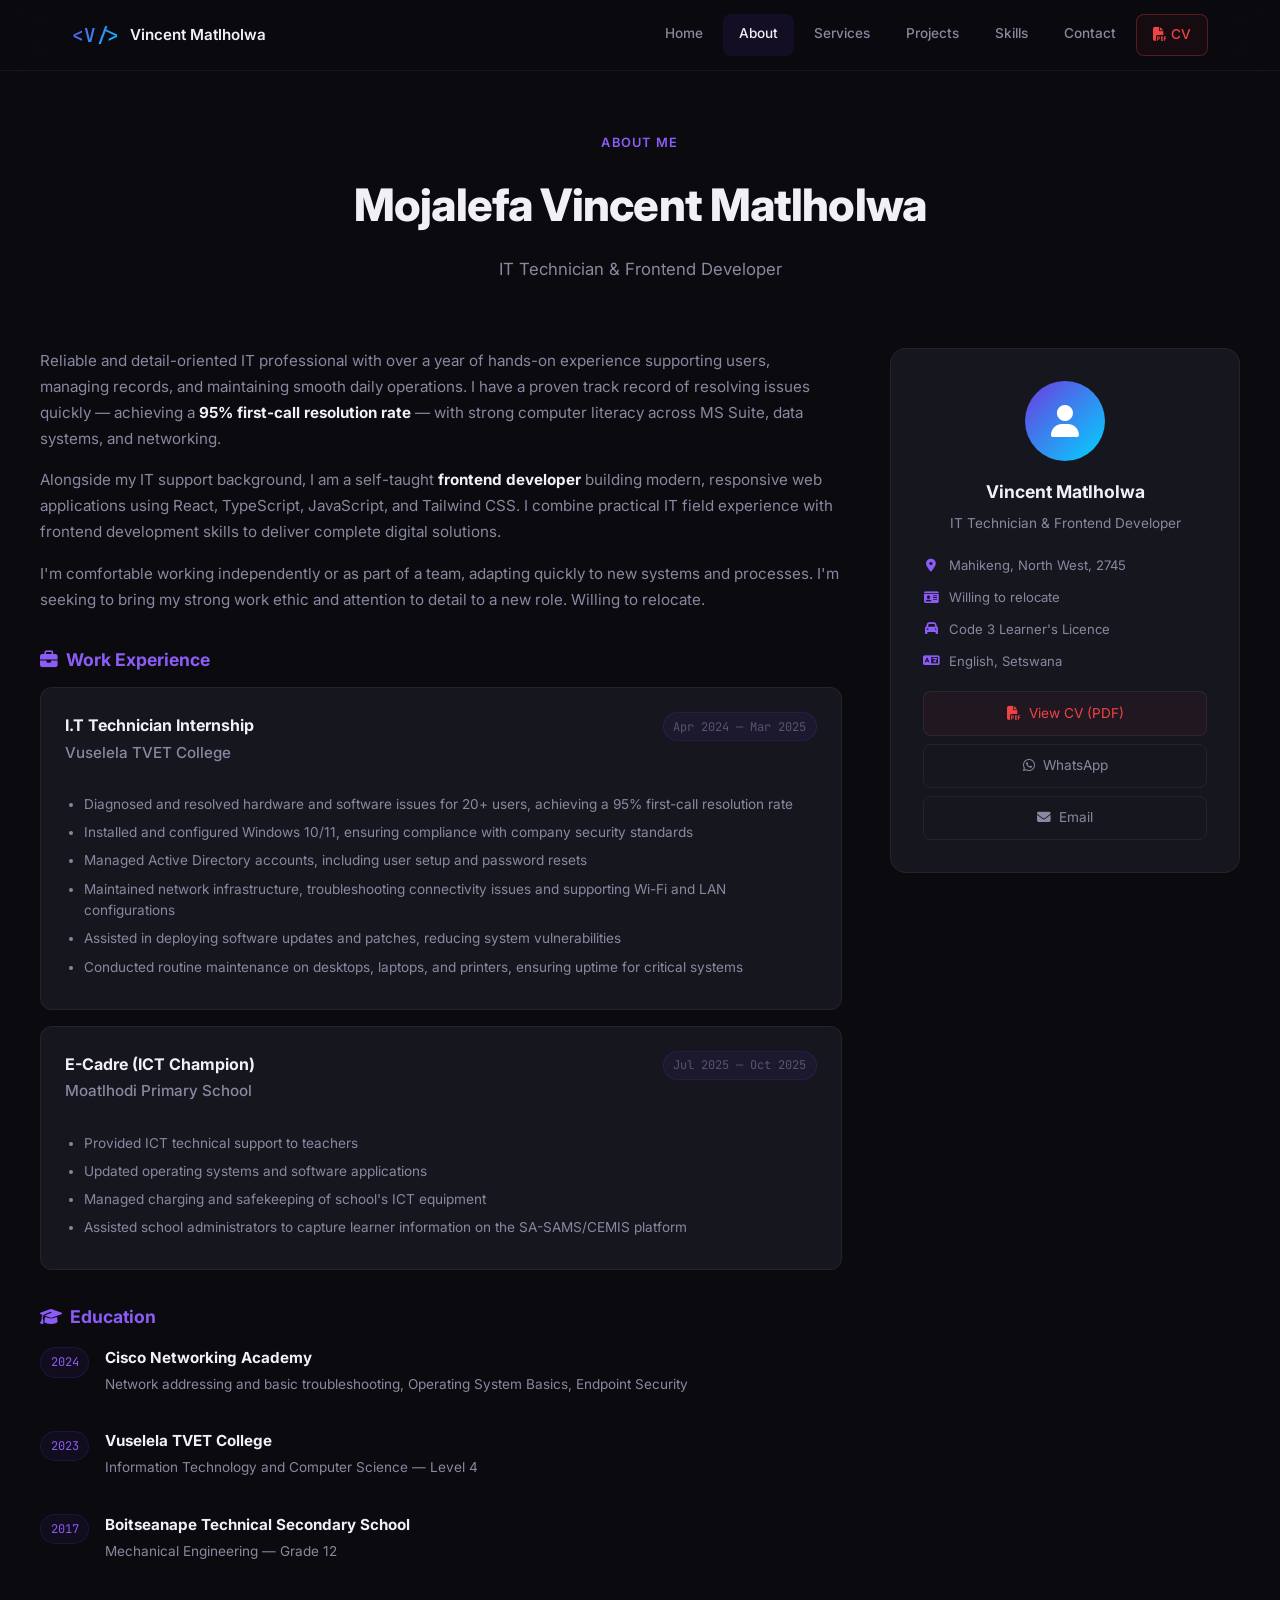
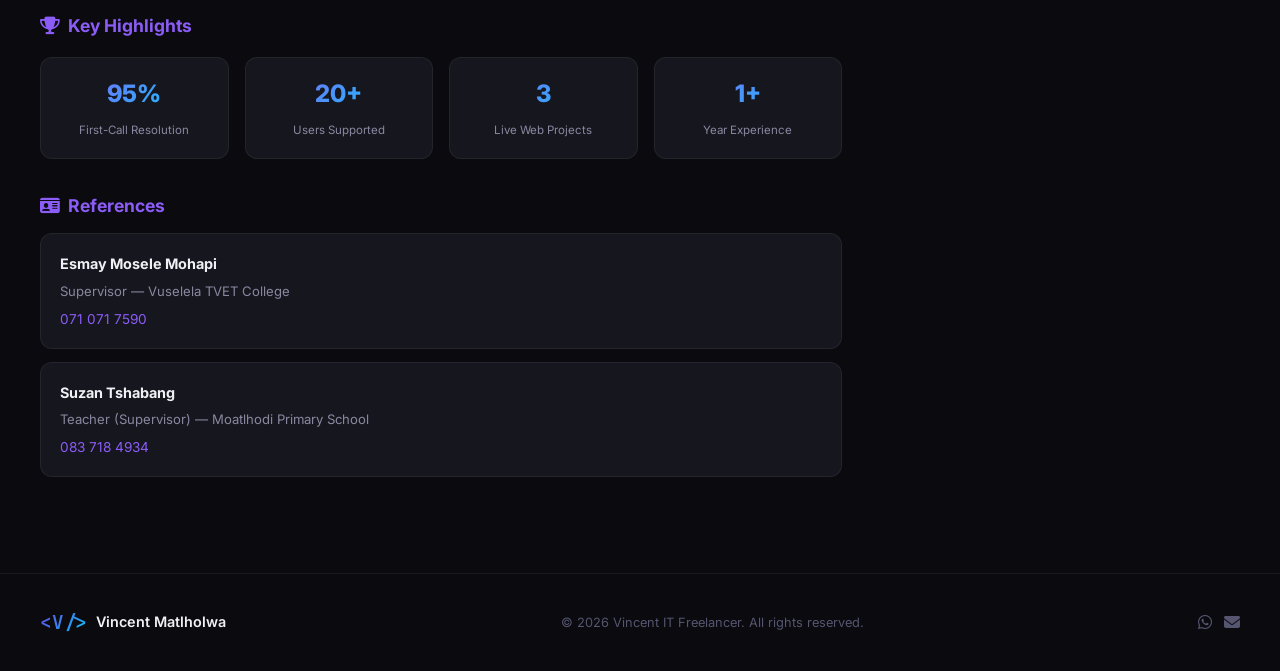
==== commit a2db55fc: "Update languages: replace Afrikaans and Xitsonga with Setswana" ====
--- a/about.html
+++ b/about.html
@@ -153,7 +153,7 @@
                         <div class="about-detail"><i class="fas fa-map-marker-alt"></i><span>Mahikeng, North West, 2745</span></div>
                         <div class="about-detail"><i class="fas fa-id-card"></i><span>Willing to relocate</span></div>
                         <div class="about-detail"><i class="fas fa-car"></i><span>Code 3 Learner's Licence</span></div>
-                        <div class="about-detail"><i class="fas fa-language"></i><span>English, Afrikaans, Xitsonga</span></div>
+                        <div class="about-detail"><i class="fas fa-language"></i><span>English, Setswana</span></div>
                     </div>
                     <div class="about-links">
                         <a href="CV_Matlholwa.MV.pdf" target="_blank" class="about-link about-link-cv"><i class="fas fa-file-pdf"></i> View CV (PDF)</a>
--- a/styles.css
+++ b/styles.css
@@ -996,56 +996,129 @@
 }
 
 /* === CONTACT === */
-.contact-grid {
+.contact-cards-grid {
     display: grid;
-    grid-template-columns: 1fr 1fr;
-    gap: 3rem;
-}
-.contact-item {
-    display: flex;
-    align-items: start;
+    grid-template-columns: repeat(2, 1fr);
+    gap: 1.25rem;
+    margin-bottom: 2.5rem;
+}
+.contact-card {
+    display: flex;
+    align-items: center;
     gap: 1rem;
-    margin-bottom: 1.5rem;
-}
-.contact-icon {
-    width: 44px; height: 44px;
+    background: var(--bg-card);
+    border: 1px solid var(--border);
     border-radius: var(--radius-md);
-    background: rgba(108,60,224,0.1);
+    padding: 1.5rem;
+    text-decoration: none;
+    transition: var(--transition);
+    cursor: default;
+}
+a.contact-card {
+    cursor: pointer;
+}
+.contact-card:hover {
+    border-color: var(--border-hover);
+    background: var(--bg-card-hover);
+    transform: translateY(-2px);
+}
+.contact-card-icon {
+    width: 52px;
+    height: 52px;
+    border-radius: var(--radius-md);
     display: flex;
     align-items: center;
     justify-content: center;
-    font-size: 1rem;
+    font-size: 1.2rem;
+    flex-shrink: 0;
+}
+.contact-card-whatsapp .contact-card-icon {
+    background: rgba(37, 211, 102, 0.1);
+    color: #25d366;
+}
+.contact-card-email .contact-card-icon {
+    background: rgba(108, 60, 224, 0.1);
     color: var(--accent-light);
+}
+.contact-card-location .contact-card-icon {
+    background: rgba(239, 68, 68, 0.1);
+    color: #ef4444;
+}
+.contact-card-website .contact-card-icon {
+    background: rgba(0, 212, 255, 0.1);
+    color: var(--cyan);
+}
+.contact-card:hover .contact-card-icon {
+    transform: scale(1.05);
+}
+.contact-card-body {
+    flex: 1;
+    min-width: 0;
+}
+.contact-card-label {
+    display: block;
+    font-size: 0.75rem;
+    font-weight: 600;
+    color: var(--text-muted);
+    text-transform: uppercase;
+    letter-spacing: 0.05em;
+    margin-bottom: 0.25rem;
+}
+.contact-card-value {
+    display: block;
+    font-size: 0.95rem;
+    font-weight: 500;
+    color: var(--text);
+    white-space: nowrap;
+    overflow: hidden;
+    text-overflow: ellipsis;
+}
+a.contact-card:hover .contact-card-value {
+    color: var(--accent-light);
+}
+.contact-card-note {
+    display: block;
+    font-size: 0.78rem;
+    color: var(--text-muted);
+    margin-top: 0.15rem;
+}
+.contact-card-arrow {
+    color: var(--text-muted);
+    font-size: 0.85rem;
     flex-shrink: 0;
-}
-.contact-item h4 { font-size: 0.9rem; margin-bottom: 0.2rem; }
-.contact-item p, .contact-item a {
-    color: var(--text-secondary);
+    opacity: 0;
+    transform: translateX(-4px);
+    transition: var(--transition);
+}
+a.contact-card:hover .contact-card-arrow {
+    opacity: 1;
+    transform: translateX(0);
+}
+.contact-availability {
+    display: flex;
+    align-items: center;
+    justify-content: center;
+    gap: 0.6rem;
+    padding: 1rem 1.5rem;
+    background: var(--bg-card);
+    border: 1px solid var(--border);
+    border-radius: var(--radius-md);
+    text-align: center;
+}
+.availability-dot {
+    width: 8px;
+    height: 8px;
+    border-radius: 50%;
+    background: var(--green);
+    animation: pulse-dot 2s ease-in-out infinite;
+}
+@keyframes pulse-dot {
+    0%, 100% { opacity: 1; box-shadow: 0 0 0 0 rgba(16,185,129,0.4); }
+    50% { opacity: 0.8; box-shadow: 0 0 0 6px rgba(16,185,129,0); }
+}
+.contact-availability span {
     font-size: 0.85rem;
-    text-decoration: none;
-}
-.contact-item a:hover { color: var(--accent-light); }
-.contact-note {
-    font-size: 0.75rem !important;
-    color: var(--text-muted) !important;
-    margin-top: 0.15rem;
-}
-.contact-social { display: flex; gap: 0.75rem; margin-top: 0.5rem; }
-.social-link {
-    width: 40px; height: 40px;
-    border-radius: var(--radius-sm);
-    border: 1px solid var(--border);
-    display: flex;
-    align-items: center;
-    justify-content: center;
-    color: var(--text-secondary);
-    text-decoration: none;
-    transition: var(--transition);
-}
-.social-link:hover {
-    border-color: var(--accent);
-    color: var(--text);
-    background: rgba(108,60,224,0.05);
+    color: var(--text-secondary);
 }
 
 /* === FORM === */
@@ -1149,7 +1222,7 @@
     .about-card { position: static; }
     .project-content { grid-template-columns: 1fr; }
     .project-reverse { direction: ltr; }
-    .contact-grid { grid-template-columns: 1fr; }
+    .contact-cards-grid { grid-template-columns: 1fr; }
     .service-featured { grid-column: span 1; }
     .home-project-card { grid-template-columns: 1fr; }
     .about-stats { grid-template-columns: repeat(2, 1fr); }
